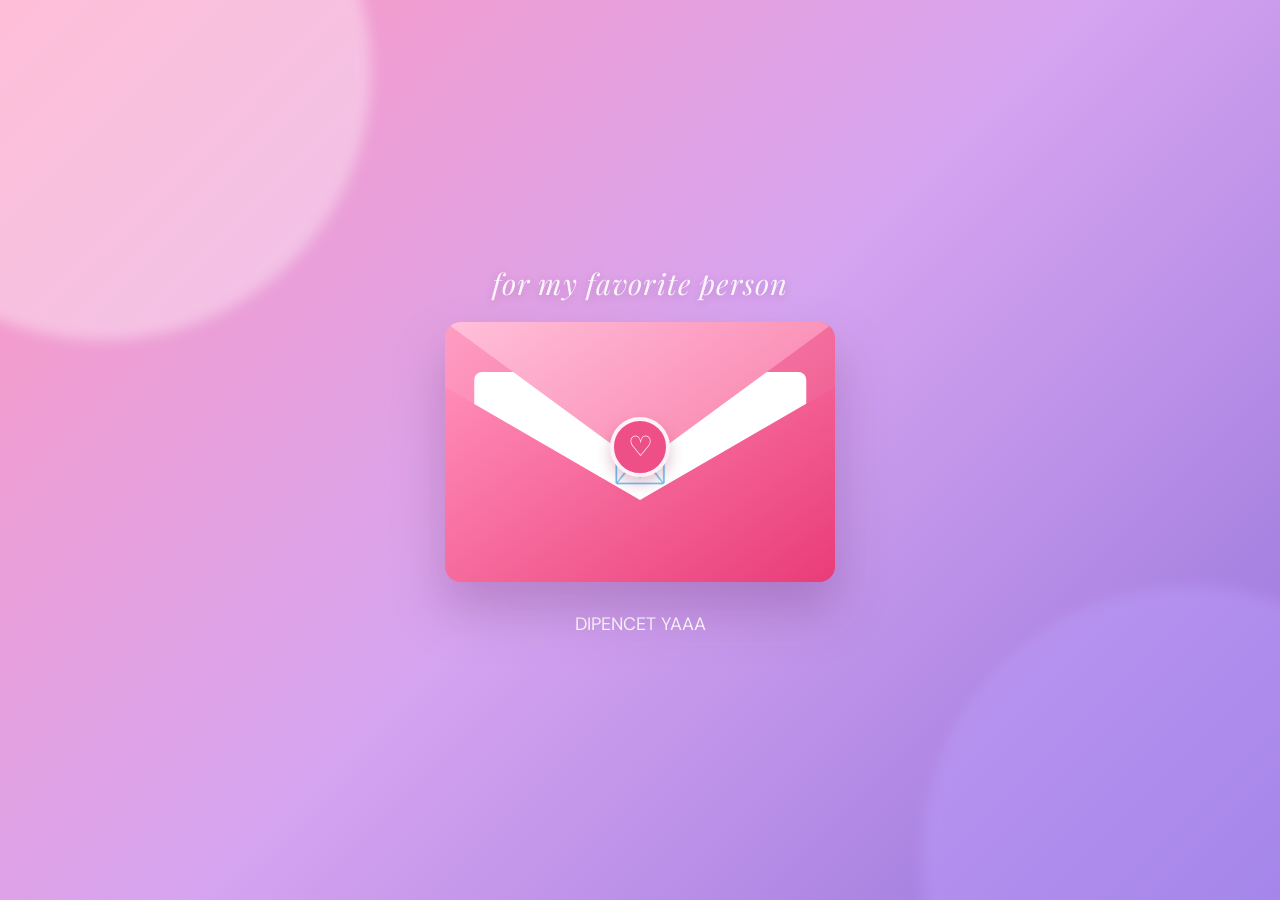
==== index.html @ 33a15885 "Rename doc.html to index.html" ====
<!DOCTYPE html>
<html lang="id">

<head>

    <meta charset="UTF-8">

    <meta
        name="viewport"
        content="width=device-width, initial-scale=1.0">

    <title>HAPPYY BESDEYY DEDE!!!</title>

    <link
        rel="stylesheet"
        href="style.css">

</head>


<body>


    <!-- =========================================
         MUSIK
    ========================================== -->

    <audio
        id="music"
        loop>

        <source
            src="music/raindance.mp3"
            type="audio/mpeg">

    </audio>


    <!-- =========================================
         MUSIC PLAYER
    ========================================== -->

    <div
        class="music-player"
        id="musicPlayer">

        <div class="music-disc">
            💿
        </div>

        <div class="music-info">

            <strong>
                Raindance
            </strong>

            <span>
                Dave & Tems
            </span>

        </div>

        <div class="music-bars">

            <i></i>
            <i></i>
            <i></i>
            <i></i>
            <i></i>

        </div>

    </div>



    <!-- =========================================
         PAGE 1
         AMPLOP + SURAT
    ========================================== -->

    <section
        class="page active"
        id="page1">


        <!-- AMPLOP -->

        <div
            class="envelope-area"
            id="envelopeArea">

            <div
                class="envelope"
                id="envelope">


                <div class="envelope-back"></div>

                <div class="letter-paper">

                    <div class="letter-paper-content">

                        💌

                    </div>

                </div>

                <div class="envelope-front"></div>

                <div class="envelope-flap"></div>


            </div>


            <p class="click-hint">
                DIPENCET YAAA
            </p>

        </div>



        <!-- SURAT -->

        <div
            class="letter-modal"
            id="letterModal">

            <div class="letter-card">

                <div class="letter-decoration">
                    ❤️
                </div>

                <h1>
                    UNTUK ALEYAAA PINCESS BB KE 16 TAHUNNN
                </h1>

                <p>

                    Haloo pincess bb!!!

                    <br><br>

                    selamat ulang tahun yaaa buat pinces kesayangan bb yang ke 16 tahunn

                    <br><br>

                    WAJIB DIBACA SAMPAI HABISSS

                    <br><br>
               Ini spesial untuk kamu orang yang satu satunya yang selalu ada buat aku, yang selalu nemenin aku, yang selalu bikin aku senyum...
               ini aku buat dengan penuh suka cita dan penantian yang sangat besarr buat kamuu yeyyy!!, okkey deh kamu lanjuttt sajaaaaww!!


                </p>


                <button
                    id="letterNext">

                    Selesai ❤️

                </button>

            </div>

        </div>


    </section>



    <!-- =========================================
         PAGE 2
         MEMORY WALL
    ========================================== -->

    <section
        class="page memory-page"
        id="page2">


        <div class="memory-wall">


            <img
                src="images/foto1.jpg"
                class="memory-photo p1">

            <img
                src="images/foto2.jpg"
                class="memory-photo p2">

            <img
                src="images/foto3.jpg"
                class="memory-photo p3">

            <img
                src="images/foto4.jpg"
                class="memory-photo p4">

            <img
                src="images/foto5.jpg"
                class="memory-photo p5">

            <img
                src="images/foto6.jpg"
                class="memory-photo p6">

            <img
                src="images/foto7.jpg"
                class="memory-photo p7">

            <img
                src="images/foto8.jpg"
                class="memory-photo p8">


            <div class="memory-center">

                <h1>
                    MEMORIES
                </h1>

                <p>
                    beberapa foto yanng berarti bangett buat aku..
                </p>

            </div>


        </div>


        <button
            class="next-button"
            id="memoryNext">

            Lanjut →

        </button>


    </section>



    <!-- =========================================
         PAGE 3
         VIDEO
    ========================================== -->

    <section
        class="page video-page"
        id="page3">


        <div class="video-intro" id="videoIntro">

            <div class="video-icon">
                🎬
            </div>

            <h1>
                emm ini ada satu hal lagii
            </h1>

            <p>
                tonton sampaii SELESAIII ❤️
            </p>

            <button
                id="startVideo">

                Mulai Video

            </button>

        </div>


        <div
            class="video-box"
            id="videoBox">


            <video
                id="messageVideo"
                playsinline>

                <source
                    src="video/pesan.mp4"
                    type="video/mp4">

            </video>


        </div>


        <button
            class="next-button video-next"
            id="videoNext">

            Lanjut →

        </button>


    </section>



    <!-- =========================================
         PAGE 4
         FINAL LOVE
    ========================================== -->

    <section
        class="page final-page"
        id="page4">


        <div
            class="heart-container"
            id="heartContainer">
        </div>


        <!-- NANTI KITA ISI KATA-KATA DI SINI -->

        <div
            class="final-message"
            id="finalMessage">

            <h1>
                ❤️
            </h1>

            <p>
                TADAAA UNTUK UNTUK DEDEE!!
            </p>

        </div>


    </section>



    <!-- =========================================
         JAVASCRIPT
    ========================================== -->

    <script src="script.js"></script>

</body>

</html>
---- style.css ----
/* =================================================
   RESET
================================================= */

@import url('https://fonts.googleapis.com/css2?family=DM+Sans:wght@400;500;600;700&family=Playfair+Display:ital,wght@0,600;0,700;1,600;1,700&display=swap');

* {
    margin: 0;
    padding: 0;
    box-sizing: border-box;
}


/* =================================================
   BODY
================================================= */

body {

    /* Refined visual layer follows below. */

    width: 100%;
    height: 100vh;

    overflow: hidden;

    font-family:
        Arial,
        Helvetica,
        sans-serif;

}


/* =================================================
   PAGE SYSTEM
================================================= */

.page {

    position: fixed;

    inset: 0;

    width: 100%;
    height: 100vh;

    display: none;

    justify-content: center;
    align-items: center;

    overflow: hidden;

}


.page.active {

    display: flex;

}


/* =================================================
   PAGE 1
================================================= */

#page1 {

    background:
        linear-gradient(
            -45deg,
            #ff9ecb,
            #c99cff,
            #ffc9e2,
            #b388ff
        );

    background-size: 400% 400%;

    animation:
        backgroundMove 12s ease infinite;

}


@keyframes backgroundMove {

    0% {
        background-position: 0% 50%;
    }

    50% {
        background-position: 100% 50%;
    }

    100% {
        background-position: 0% 50%;
    }

}


/* =================================================
   MUSIC PLAYER
================================================= */

.music-player {

    position: fixed;

    top: 25px;
    left: 25px;

    width: 380px;
    height: 95px;

    display: flex;

    align-items: center;

    gap: 15px;

    padding: 15px 20px;

    border-radius: 22px;

    background:
        rgba(30, 20, 35, .82);

    backdrop-filter: blur(15px);

    box-shadow:
        0 15px 40px
        rgba(0, 0, 0, .25);

    color: white;

    z-index: 1000;

    opacity: 0;

    transform:
        translateY(-30px);

    pointer-events: none;

    transition:
        .6s ease;

}


.music-player.show {

    opacity: 1;

    transform:
        translateY(0);

    pointer-events: auto;

}


.music-disc {

    width: 65px;
    height: 65px;

    display: flex;

    justify-content: center;
    align-items: center;

    border-radius: 50%;

    background:
        linear-gradient(
            135deg,
            #ff8ac4,
            #a979ff
        );

    font-size: 35px;

}


.music-player.playing
.music-disc {

    animation:
        discSpin 4s linear infinite;

}


@keyframes discSpin {

    from {
        transform: rotate(0deg);
    }

    to {
        transform: rotate(360deg);
    }

}


.music-info {

    display: flex;

    flex-direction: column;

    gap: 5px;

    flex: 1;

}


.music-info strong {

    font-size: 18px;

}


.music-info span {

    font-size: 13px;

    opacity: .7;

}


.music-bars {

    display: flex;

    align-items: center;

    gap: 4px;

    height: 45px;

}


.music-bars i {

    width: 4px;
    height: 15px;

    border-radius: 10px;

    background: white;

}


.music-player.playing
.music-bars i {

    animation:
        music  .8s ease-in-out infinite alternate;

}


.music-bars i:nth-child(2) {
    animation-delay: .15s;
}

.music-bars i:nth-child(3) {
    animation-delay: .3s;
}

.music-bars i:nth-child(4) {
    animation-delay: .45s;
}

.music-bars i:nth-child(5) {
    animation-delay: .6s;
}


@keyframes musicBar {

    from {
        height: 10px;
    }

    to {
        height: 38px;
    }

}


/* =================================================
   ENVELOPE
================================================= */

.envelope-area {

    display: flex;

    flex-direction: column;

    align-items: center;

}


.envelope {

    position: relative;

    width: 360px;
    height: 245px;

    cursor: pointer;

    animation:
        envelopeFloat 3s ease-in-out infinite;

    filter:
        drop-shadow(
            0 25px 30px
            rgba(0,0,0,.2)
        );

}


@keyframes envelopeFloat {

    0%,
    100% {
        transform: translateY(0);
    }

    50% {
        transform: translateY(-12px);
    }

}


.envelope-back {

    position: absolute;

    inset: 0;

    background:
        linear-gradient(
            135deg,
            #ff7cac,
            #ff568e
        );

    border-radius: 12px;

}


.envelope-front {

    position: absolute;

    left: 0;
    bottom: 0;

    width: 100%;
    height: 75%;

    background:
        linear-gradient(
            145deg,
            #ff78aa,
            #f84f87
        );

    clip-path:
        polygon(
            0 0,
            50% 58%,
            100% 0,
            100% 100%,
            0 100%
        );

    border-radius: 0 0 12px 12px;

    z-index: 4;

}


.envelope-flap {

    position: absolute;

    top: 0;
    left: 0;

    width: 100%;
    height: 100%;

    background:
        linear-gradient(
            145deg,
            #ff9ac2,
            #ff6497
        );

    clip-path:
        polygon(
            0 0,
            50% 55%,
            100% 0
        );

    transform-origin: top;

    transition:
        transform 1s cubic-bezier(
            .68,
            -.1,
            .25,
            1
        );

    z-index: 5;

}


.letter-paper {

    position: absolute;

    left: 50%;
    bottom: 20px;

    width: 85%;
    height: 190px;

    transform:
        translateX(-50%);

    background: white;

    border-radius: 8px;

    display: flex;

    justify-content: center;
    align-items: center;

    z-index: 2;

    transition:
        1s ease;

}


.letter-paper-content {

    font-size: 45px;

}


.envelope.open {

    animation: none;

}


.envelope.open
.envelope-flap {

    transform:
        rotateX(180deg);

}


.envelope.open
.letter-paper {

    transform:
        translateX(-50%)
        translateY(-100px);

}


.click-hint {

    margin-top: 30px;

    color: white;

    font-size: 18px;

}


/* =================================================
   LETTER MODAL
================================================= */

.letter-modal {

    position: absolute;

    inset: 0;

    display: flex;

    justify-content: center;
    align-items: center;

    background:
        rgba(20, 5, 20, .3);

    backdrop-filter:
        blur(5px);

    opacity: 0;

    pointer-events: none;

    transform:
        scale(.8);

    transition:
        .8s ease;

    z-index: 100;

}


.letter-modal.show {

    opacity: 1;

    pointer-events: auto;

    transform:
        scale(1);

}


.letter-card {

    width: min(
        90%,
        600px
    );

    max-height: 80vh;

    padding: 45px;

    background:
        rgba(255,255,255,.96);

    border-radius: 25px;

    box-shadow:
        0 30px 80px
        rgba(0,0,0,.3);

    text-align: center;

}


.letter-decoration {

    font-size: 40px;

    margin-bottom: 10px;

}


.letter-card h1 {

    margin-bottom: 25px;

    color: #d93668;

}


.letter-card p {

    line-height: 1.7;

    color: #444;

}


.letter-card button {

    margin-top: 30px;

    padding: 13px 30px;

    border: none;

    border-radius: 30px;

    background:
        linear-gradient(
            135deg,
            #ff5b91,
            #a66cff
        );

    color: white;

    font-size: 16px;

    cursor: pointer;

    transition: .3s;

}


.letter-card button:hover {

    transform:
        scale(1.05);

}


/* =================================================
   PAGE 2 - MEMORY
================================================= */

#page2 {

    background:
        linear-gradient(
            135deg,
            #ffd8ea,
            #d7c1ff
        );

}


.memory-wall {

    position: relative;

    width: 800px;
    height: 600px;

}


.memory-photo {

    position: absolute;

    width: 180px;
    height: 220px;

    object-fit: cover;

    padding: 8px;

    background: white;

    box-shadow:
        0 15px 30px
        rgba(0,0,0,.2);

    transition:
        .5s ease;

    animation:
        photoFloat 4s ease-in-out infinite;

}


.memory-photo:hover {

    transform:
        scale(1.1)
        rotate(0deg) !important;

    z-index: 10;

}


@keyframes photoFloat {

    0%,
    100% {
        margin-top: 0;
    }

    50% {
        margin-top: -10px;
    }

}


.p1 {
    left: 20px;
    top: 40px;
    transform: rotate(-8deg);
}

.p2 {
    left: 210px;
    top: 10px;
    transform: rotate(5deg);
}

.p3 {
    right: 210px;
    top: 20px;
    transform: rotate(-5deg);
}

.p4 {
    right: 20px;
    top: 55px;
    transform: rotate(8deg);
}

.p5 {
    left: 40px;
    bottom: 30px;
    transform: rotate(6deg);
}

.p6 {
    left: 230px;
    bottom: 5px;
    transform: rotate(-6deg);
}

.p7 {
    right: 220px;
    bottom: 10px;
    transform: rotate(5deg);
}

.p8 {
    right: 25px;
    bottom: 35px;
    transform: rotate(-7deg);
}


.memory-center {

    position: absolute;

    left: 50%;
    top: 50%;

    transform:
        translate(-50%, -50%);

    width: 280px;

    padding: 30px;

    text-align: center;

    background:
        rgba(255,255,255,.9);

    border-radius: 25px;

    box-shadow:
        0 20px 40px
        rgba(0,0,0,.15);

    z-index: 5;

}


.memory-center h1 {

    color: #d83f72;

    font-size: 25px;

    margin-bottom: 12px;

}


.memory-center p {

    color: #555;

    line-height: 1.5;

}


/* =================================================
   NEXT BUTTON
================================================= */

.next-button {

    position: absolute;

    bottom: 35px;
    right: 40px;

    padding: 13px 25px;

    border: none;

    border-radius: 30px;

    background:
        rgba(255,255,255,.9);

    color: #d43d70;

    font-weight: bold;

    cursor: pointer;

    box-shadow:
        0 10px 25px
        rgba(0,0,0,.15);

    transition: .3s;

}


.next-button:hover {

    transform:
        scale(1.08);

}


/* =================================================
   PAGE 3 - VIDEO
================================================= */

#page3 {

    background:
        linear-gradient(
            135deg,
            #171022,
            #3a1530
        );

    color: white;

}


.video-intro {

    text-align: center;

}


.video-icon {

    font-size: 70px;

    margin-bottom: 20px;

}


.video-intro h1 {

    margin-bottom: 10px;

}


.video-intro p {

    opacity: .7;

}


.video-intro button {

    margin-top: 25px;

    padding: 14px 30px;

    border: none;

    border-radius: 30px;

    background: #ff477e;

    color: white;

    cursor: pointer;

    font-size: 16px;

}


.video-box {

    display: none;

    height: 80vh;

    max-width: 90vw;

}


.video-box.show {

    display: block;

}


.video-box video {

    height: 100%;

    max-width: 90vw;

    border-radius: 20px;

    box-shadow:
        0 20px 60px
        rgba(0,0,0,.5);

}


.video-next {

    display: none;

    color: #ff477e;

}


.video-next.show {

    display: block;

}


/* =================================================
   PAGE 4 - FINAL LOVE
================================================= */

#page4 {

    background:
        radial-gradient(
            circle at center,
            #3b0715 0%,
            #17030a 50%,
            #050106 100%
        );

}


.heart-container {

    position: relative;

    width: 500px;
    height: 500px;

}


.heart-particle {

    position: absolute;

    left: 50%;
    top: 50%;

    color: #ff1744;

    font-size: 18px;

    line-height: 1;

    opacity: 0;

    transform:
        translate(-50%, -50%)
        scale(0);

    filter:
        drop-shadow(
            0 0 6px
            rgba(255,30,70,.9)
        );

    transition:

        left 2.2s cubic-bezier(
            .22,
            1,
            .36,
            1
        ),

        top 2.2s cubic-bezier(
            .22,
            1,
            .36,
            1
        ),

        opacity .7s ease,

        transform 1s ease;

}


.heart-particle.fly {

    opacity: 1;

    transform:
        translate(-50%, -50%)
        scale(1);

}


.heart-particle.pulse {

    animation:
        heartPulse 2.3s ease-in-out infinite;

}


@keyframes heartPulse {

    0%,
    100% {

        transform:
            translate(-50%, -50%)
            scale(1);

    }

    50% {

        transform:
            translate(-50%, -50%)
            scale(1.2);

    }

}


.final-message {

    position: absolute;

    left: 50%;
    top: 50%;

    transform:
        translate(-50%, -50%);

    text-align: center;

    opacity: 0;

    transition:
        1.5s ease;

    pointer-events: none;

}


.final-message.show {

    opacity: 1;

}


.final-message h1 {

    font-size: 60px;

}


.final-message p {

    margin-top: 10px;

    color: white;

    font-size: 22px;

}


/* =================================================
   MOBILE
================================================= */

@media (max-width: 700px) {


    .music-player {

        top: 15px;
        left: 15px;

        width: 300px;
        height: 75px;

        padding: 10px 14px;

    }


    .music-disc {

        width: 50px;
        height: 50px;

        font-size: 27px;

    }


    .music-info strong {

        font-size: 15px;

    }


    .envelope {

        width: 300px;
        height: 205px;

    }


    .letter-card {

        padding: 30px;

    }


    .memory-wall {

        width: 100vw;
        height: 70vh;

        transform:
            scale(.72);

    }


    .memory-center {

        width: 240px;

    }


    .heart-container {

        width: 90vw;
        height: 90vw;

    }


    .heart-particle {

        font-size: 13px;

    }


    .next-button {

        bottom: 20px;
        right: 20px;

    }

}


/* =================================================
   DREAMY VISUAL REFINEMENT
================================================= */

body {
    color: #4c2941;
    font-family: "DM Sans", Arial, sans-serif;
}

.page.active {
    animation: pageReveal .75s cubic-bezier(.22, 1, .36, 1) both;
}

@keyframes pageReveal {
    from { opacity: 0; transform: scale(1.035); }
    to { opacity: 1; transform: scale(1); }
}

.page::before,
.page::after {
    content: "";
    position: absolute;
    z-index: -1;
    width: 42vw;
    aspect-ratio: 1;
    border-radius: 50%;
    filter: blur(7px);
    opacity: .42;
    pointer-events: none;
    animation: ambientGlow 12s ease-in-out infinite alternate;
}

.page::before { top: -22%; left: -13%; background: #fff3fa; }
.page::after { right: -14%; bottom: -25%; background: #bea0ff; animation-delay: -5s; }

@keyframes ambientGlow {
    to { transform: translate(7vw, 5vh) scale(1.2); opacity: .67; }
}

/* Envelope welcome */
#page1 { background: linear-gradient(135deg, #ff99bf 0%, #d6a4f0 50%, #9373db 100%); }

.envelope-area::before {
    content: "for my favorite person";
    display: block;
    margin-bottom: 20px;
    color: rgba(255,255,255,.9);
    font-family: "Playfair Display", Georgia, serif;
    font-size: clamp(19px, 2.4vw, 29px);
    font-style: italic;
    letter-spacing: .04em;
    text-shadow: 0 2px 10px rgba(85,36,101,.2);
}

.envelope {
    width: 390px;
    height: 260px;
    filter: drop-shadow(0 28px 25px rgba(91,33,86,.25));
    animation: envelopeFloatRefined 3.5s ease-in-out infinite;
}

@keyframes envelopeFloatRefined {
    50% { transform: translateY(-13px) rotate(1deg); }
}

.envelope::after {
    content: "♡";
    position: absolute;
    z-index: 8;
    top: 48%;
    left: 50%;
    display: grid;
    width: 52px;
    height: 52px;
    place-items: center;
    border: 4px solid #fff1f7;
    border-radius: 50%;
    background: #ed4f86;
    box-shadow: 0 7px 14px rgba(124,26,74,.25);
    color: white;
    font-size: 28px;
    transform: translate(-50%,-50%);
    transition: opacity .4s ease;
}

.envelope.open::after { opacity: 0; }
.envelope-back { border-radius: 16px; background: linear-gradient(135deg,#ff9dc3,#ea4c83); }
.envelope-front { border-radius: 0 0 16px 16px; background: linear-gradient(145deg,#ff8bb6,#e93c78); }
.envelope-flap { border-radius: 16px 16px 0 0; background: linear-gradient(145deg,#ffc0da,#f8699a); }

/* Letter */
.letter-modal { background: rgba(45,17,52,.26); backdrop-filter: blur(9px); }

.letter-card {
    position: relative;
    padding: clamp(32px,5vw,52px);
    border: 1px solid rgba(255,255,255,.82);
    border-radius: 28px;
    background: rgba(255,252,254,.95);
    box-shadow: 0 30px 90px rgba(48,18,49,.28);
}

.letter-card::before {
    content: "";
    position: absolute;
    inset: 10px;
    border: 1px solid rgba(222,78,137,.21);
    border-radius: 20px;
    pointer-events: none;
}

.letter-card h1 {
    position: relative;
    color: #c92f68;
    font-family: "Playfair Display", Georgia, serif;
    font-size: clamp(24px,3.5vw,37px);
    line-height: 1.12;
}

.letter-card p { position: relative; color: #674d5d; }

.letter-card button,
.video-intro button,
.next-button {
    border-radius: 999px;
    box-shadow: 0 10px 24px rgba(178,41,105,.25);
    font-weight: 700;
    transition: transform .25s ease, box-shadow .25s ease;
}

.letter-card button { background: linear-gradient(135deg,#ff6196,#9d6ce5); }

.letter-card button:hover,
.video-intro button:hover,
.next-button:hover {
    transform: translateY(-3px) scale(1.025);
    box-shadow: 0 15px 30px rgba(178,41,105,.34);
}

/* Scrapbook memories */
#page2 { background: linear-gradient(135deg,#ffdeed,#e0d0ff); }

.memory-wall { width: min(88vw,900px); height: min(69vh,650px); }

.memory-wall::before {
    content: "the little moments";
    position: absolute;
    z-index: 0;
    top: -13px;
    left: 50%;
    color: rgba(151,62,116,.28);
    font-family: "Playfair Display", Georgia, serif;
    font-size: clamp(40px,7vw,85px);
    font-style: italic;
    white-space: nowrap;
    transform: translateX(-50%);
}

.memory-photo {
    z-index: 1;
    width: clamp(118px,18vw,190px);
    height: clamp(150px,23vw,235px);
    padding: 8px 8px 28px;
    box-shadow: 0 16px 28px rgba(95,46,83,.22);
    transition: transform .45s cubic-bezier(.22,1,.36,1), box-shadow .45s ease;
    animation-duration: 4.5s;
}

.memory-photo:nth-child(even) { animation-delay: -1.6s; }
.memory-photo:hover { box-shadow: 0 24px 42px rgba(85,35,71,.3); }

.memory-center {
    width: min(30vw,300px);
    min-width: 220px;
    padding: 29px 22px;
    border: 1px solid rgba(255,255,255,.83);
    border-radius: 24px;
    background: rgba(255,255,255,.76);
    box-shadow: 0 18px 40px rgba(115,51,107,.17);
    backdrop-filter: blur(11px);
}

.memory-center h1 {
    color: #ce3d78;
    font-family: "Playfair Display", Georgia, serif;
    font-size: 31px;
    font-style: italic;
}

/* Cinematic video and finale */
#page3 { background: radial-gradient(circle at 50% 35%,#6e294f 0%,#2a112d 43%,#100612 100%); }

.video-intro {
    max-width: 600px;
    padding: 44px 45px;
    border: 1px solid rgba(255,255,255,.16);
    border-radius: 28px;
    background: rgba(255,255,255,.07);
    box-shadow: 0 25px 70px rgba(0,0,0,.26);
    backdrop-filter: blur(12px);
}

.video-icon { animation: reelBounce 2.3s ease-in-out infinite; }
@keyframes reelBounce { 50% { transform: translateY(-8px) rotate(4deg); } }
.video-intro h1 { font-family: "Playfair Display", Georgia, serif; font-size: clamp(30px,4vw,44px); }
.video-intro button { background: linear-gradient(135deg,#ff4b83,#b477ef); }
.video-box { border-radius: 24px; overflow: hidden; box-shadow: 0 25px 70px rgba(0,0,0,.45); }

#page4 { background: radial-gradient(circle at 50% 47%,#6d163d 0%,#270817 44%,#090108 100%); }

.final-message {
    width: min(82vw,440px);
    padding: 25px;
    border-radius: 22px;
    background: rgba(20,3,15,.24);
    backdrop-filter: blur(6px);
}

.final-message p {
    font-family: "Playfair Display", Georgia, serif;
    font-size: clamp(22px,4vw,32px);
    font-style: italic;
}

/* Corrects the original equalizer animation name. */
.music-player.playing .music-bars i { animation: musicBar .7s ease-in-out infinite alternate; }

@media (max-width: 700px) {
    .envelope { width: 300px; height: 205px; }
    .envelope::after { width: 44px; height: 44px; font-size: 23px; }
    .memory-wall { width: 100vw; height: 67vh; transform: scale(.78); }
    .memory-wall::before { top: 0; font-size: 51px; }
    .video-intro { margin: 20px; padding: 37px 25px; }
    .video-box video { width: 91vw; height: auto; }
}
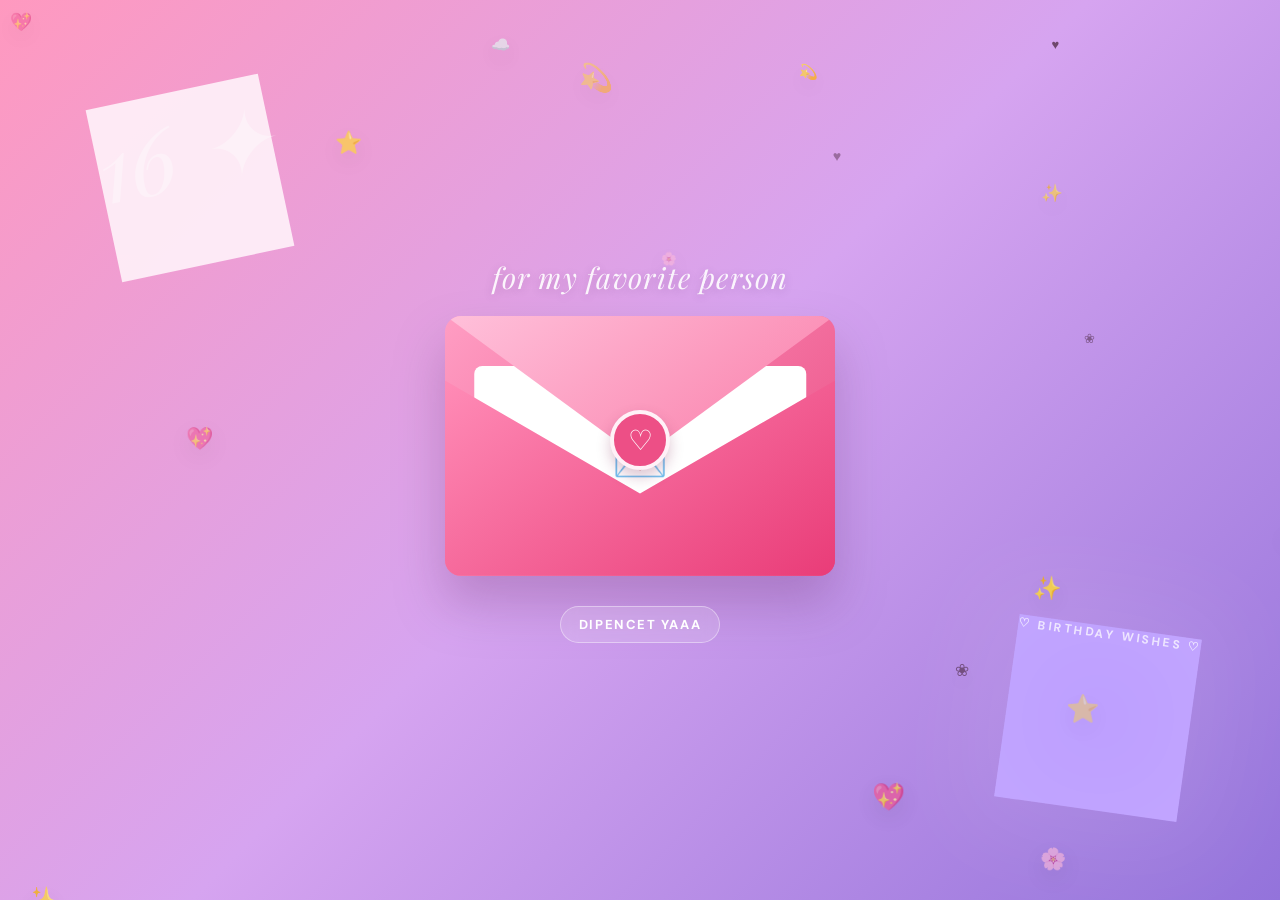
==== commit fe64dc43: "update" ====
--- a/index.html
+++ b/index.html
@@ -20,6 +20,12 @@
 
 <body>
 
+    <div
+        class="floating-details"
+        id="floatingDetails"
+        aria-hidden="true">
+    </div>
+
 
     <!-- =========================================
          MUSIK
--- a/style.css
+++ b/style.css
@@ -32,6 +32,72 @@
 }
 
 
+.floating-details {
+
+    position: fixed;
+    inset: 0;
+    overflow: hidden;
+    pointer-events: none;
+    z-index: 2;
+
+}
+
+.floating-item {
+
+    position: absolute;
+    display: block;
+    font-size: clamp(14px, 1.3vw, 22px);
+    opacity: 0.7;
+    filter: drop-shadow(0 8px 12px rgba(0,0,0,.12));
+    animation:
+        driftFloat 12s ease-in-out infinite;
+    user-select: none;
+
+}
+
+@keyframes driftFloat {
+
+    0%,
+    100% {
+        transform:
+            translate3d(0, 0, 0)
+            rotate(0deg)
+            scale(1);
+        opacity: 0;
+    }
+
+    15% {
+        opacity: .9;
+    }
+
+    50% {
+        transform:
+            translate3d(18px, -30px, 0)
+            rotate(12deg)
+            scale(1.15);
+        opacity: 1;
+    }
+
+    100% {
+        transform:
+            translate3d(-12px, -80px, 0)
+            rotate(-8deg)
+            scale(.9);
+        opacity: 0;
+    }
+
+}
+
+@media (prefers-reduced-motion: reduce) {
+
+    .floating-item {
+        animation: none;
+        opacity: .55;
+    }
+
+}
+
+
 /* =================================================
    PAGE SYSTEM
 ================================================= */
@@ -39,6 +105,7 @@
 .page {
 
     position: fixed;
+    z-index: 1;
 
     inset: 0;
 
@@ -1483,3 +1550,230 @@
     .video-intro { margin: 20px; padding: 37px 25px; }
     .video-box video { width: 91vw; height: auto; }
 }
+
+/* Final color pass: small details that add personality without changing the flow. */
+:root {
+    --ink: #4c2941;
+    --pink: #f65391;
+    --purple: #9a72e9;
+    --cream: #fff9fc;
+}
+
+::selection {
+    background: #f7a4c7;
+    color: #4c2941;
+}
+
+button:focus-visible,
+.envelope:focus-visible {
+    outline: 3px solid rgba(255,255,255,.9);
+    outline-offset: 5px;
+}
+
+.page {
+    isolation: isolate;
+}
+
+.page::after {
+    box-shadow:
+        0 0 100px 35px rgba(255,255,255,.08),
+        inset 0 0 100px rgba(255,255,255,.08);
+}
+
+#page1::before {
+    content: "16 ✦";
+    z-index: 0;
+    width: auto;
+    height: auto;
+    top: 10%;
+    left: 8%;
+    border-radius: 0;
+    color: rgba(255,255,255,.62);
+    font-family: "Playfair Display", Georgia, serif;
+    font-size: clamp(42px, 8vw, 90px);
+    font-style: italic;
+    filter: none;
+    opacity: .9;
+    transform: rotate(-12deg);
+    animation: twinkle 3s ease-in-out infinite;
+}
+
+#page1::after {
+    content: "♡  birthday wishes  ♡";
+    z-index: 0;
+    width: auto;
+    height: auto;
+    right: 7%;
+    bottom: 10%;
+    border-radius: 0;
+    color: rgba(255,255,255,.72);
+    font-size: 12px;
+    font-weight: 700;
+    letter-spacing: .22em;
+    text-transform: uppercase;
+    filter: none;
+    opacity: 1;
+    transform: rotate(8deg);
+    animation: none;
+}
+
+@keyframes twinkle {
+    50% { opacity: .45; transform: rotate(-12deg) scale(.94); }
+}
+
+.envelope-area {
+    position: relative;
+    z-index: 1;
+}
+
+.click-hint {
+    position: relative;
+    padding: 9px 18px;
+    border: 1px solid rgba(255,255,255,.4);
+    border-radius: 999px;
+    background: rgba(255,255,255,.14);
+    backdrop-filter: blur(8px);
+    font-size: 13px;
+    font-weight: 700;
+    letter-spacing: .12em;
+    text-transform: uppercase;
+    animation: hintPulse 2.4s ease-in-out infinite;
+}
+
+@keyframes hintPulse {
+    50% { box-shadow: 0 0 0 8px rgba(255,255,255,0); }
+    0%, 100% { box-shadow: 0 0 0 0 rgba(255,255,255,.18); }
+}
+
+#page2::after {
+    content: "✦  keep these close  ✦";
+    z-index: 0;
+    width: auto;
+    height: auto;
+    right: 6%;
+    bottom: 8%;
+    border-radius: 0;
+    color: rgba(130,73,137,.42);
+    font-size: 12px;
+    font-weight: 700;
+    letter-spacing: .18em;
+    text-transform: uppercase;
+    filter: none;
+    opacity: 1;
+    transform: rotate(-7deg);
+    animation: none;
+}
+
+.memory-center {
+    background:
+        linear-gradient(145deg, rgba(255,255,255,.9), rgba(255,246,252,.7));
+}
+
+.memory-center::before {
+    content: "✿";
+    display: block;
+    margin-bottom: 5px;
+    color: #ee73a7;
+    font-size: 22px;
+}
+
+.memory-photo {
+    border: 1px solid rgba(255,255,255,.85);
+}
+
+.memory-photo:hover {
+    border-color: #fff;
+    filter: saturate(1.15);
+}
+
+#page3::before {
+    content: "a tiny surprise";
+    z-index: 0;
+    width: auto;
+    height: auto;
+    top: 10%;
+    left: 8%;
+    border-radius: 0;
+    color: rgba(255,255,255,.34);
+    font-family: "Playfair Display", Georgia, serif;
+    font-size: clamp(25px, 4vw, 48px);
+    font-style: italic;
+    filter: none;
+    opacity: 1;
+    transform: rotate(-8deg);
+    animation: none;
+}
+
+.video-intro {
+    position: relative;
+    z-index: 1;
+}
+
+.video-intro::after {
+    content: "volume up ♫";
+    display: block;
+    margin-top: 24px;
+    color: rgba(255,255,255,.45);
+    font-size: 11px;
+    font-weight: 700;
+    letter-spacing: .18em;
+    text-transform: uppercase;
+}
+
+#page4::before {
+    content: "made with love";
+    z-index: 0;
+    width: auto;
+    height: auto;
+    top: 9%;
+    left: 50%;
+    border-radius: 0;
+    color: rgba(255,182,210,.36);
+    font-family: "Playfair Display", Georgia, serif;
+    font-size: 16px;
+    font-style: italic;
+    letter-spacing: .12em;
+    filter: none;
+    opacity: 1;
+    transform: translateX(-50%);
+    animation: none;
+}
+
+.heart-container {
+    z-index: 1;
+}
+
+.heart-particle:nth-child(3n) { color: #ff8fba; }
+.heart-particle:nth-child(3n + 1) { color: #ff3f78; }
+.heart-particle:nth-child(3n + 2) { color: #ffbfd7; }
+
+.final-message {
+    z-index: 2;
+    border: 1px solid rgba(255,190,215,.2);
+    box-shadow: 0 18px 50px rgba(0,0,0,.18);
+}
+
+.music-player {
+    border: 1px solid rgba(255,255,255,.14);
+}
+
+.music-player::after {
+    content: "now playing";
+    position: absolute;
+    top: 8px;
+    right: 19px;
+    color: rgba(255,255,255,.45);
+    font-size: 9px;
+    font-weight: 700;
+    letter-spacing: .14em;
+    text-transform: uppercase;
+}
+
+@media (max-width: 700px) {
+    #page1::before { top: 14%; left: 5%; font-size: 54px; }
+    #page1::after { right: 5%; bottom: 8%; font-size: 9px; }
+    #page2::after { right: 5%; bottom: 12%; font-size: 9px; }
+    #page3::before { top: 14%; left: 6%; font-size: 25px; }
+    #page4::before { top: 10%; font-size: 13px; }
+    .music-player::after { display: none; }
+}
